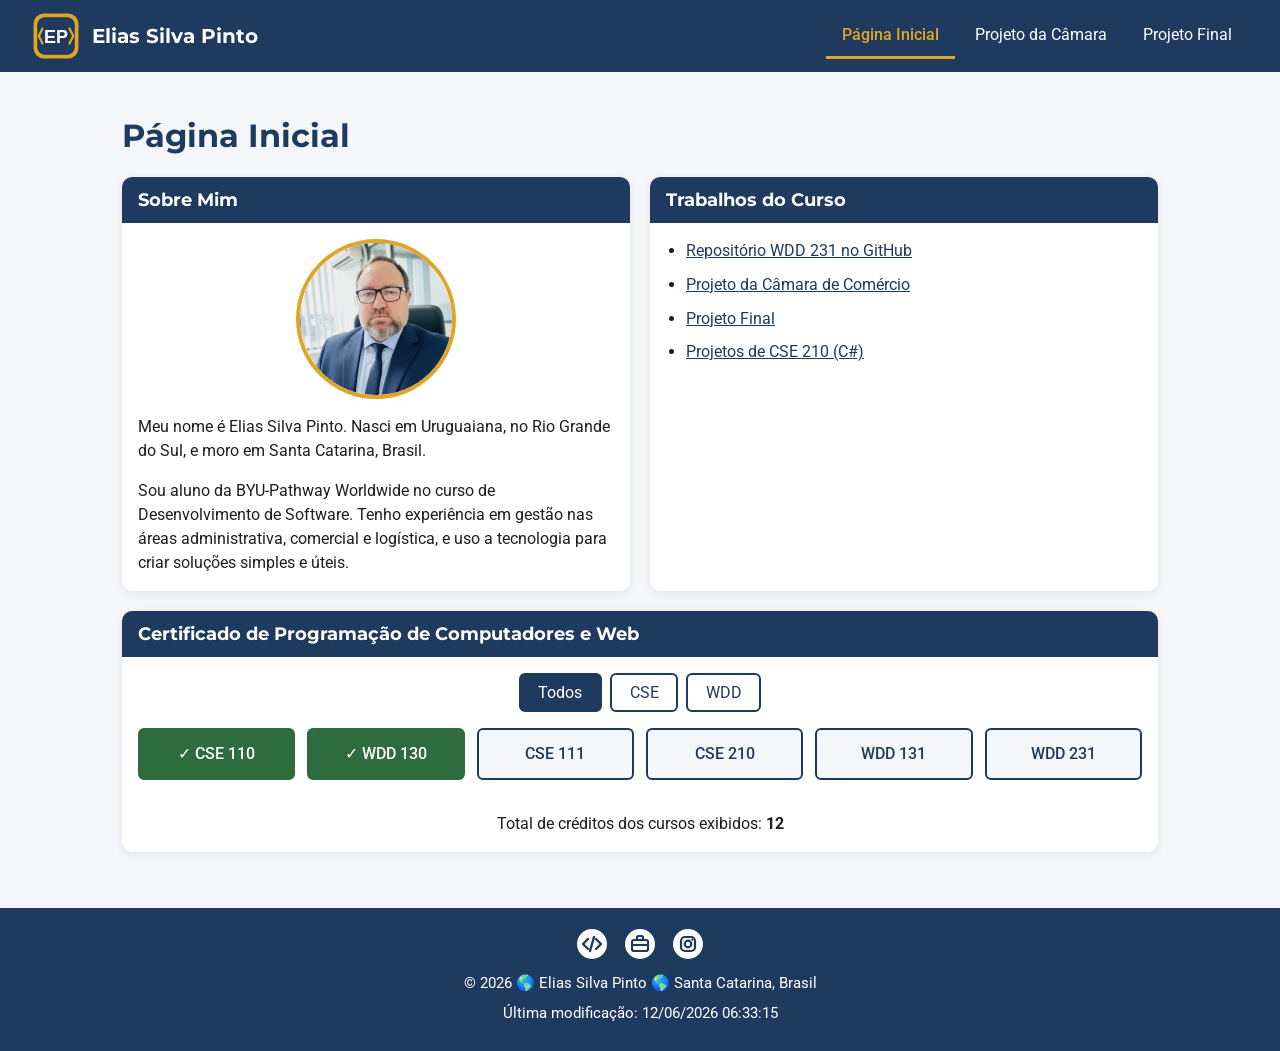
==== index.html @ 76e89925 "WDD 231: pagina inicial" ====
<!doctype html>
<html lang="pt-BR">
  <head>
    <meta charset="UTF-8">
    <meta name="viewport" content="width=device-width, initial-scale=1.0">
    <title>WDD 231 – Desenvolvimento Web Frontend I | Elias Silva Pinto</title>
    <meta name="description" content="Página inicial de Elias Silva Pinto no curso WDD 231 da BYU-Pathway: apresentação pessoal, trabalhos do curso e certificado de Programação de Computadores e Web.">
    <meta name="author" content="Elias Silva Pinto">

    <link rel="icon" href="imagens/logo.svg" type="image/svg+xml">

    <link rel="preconnect" href="https://fonts.googleapis.com">
    <link rel="preconnect" href="https://fonts.gstatic.com" crossorigin>
    <link href="https://fonts.googleapis.com/css2?family=Montserrat:wght@600;700&family=Roboto:wght@400;500&display=swap" rel="stylesheet">

    <link rel="stylesheet" href="estilos/telas-pequenas.css">
    <link rel="stylesheet" href="estilos/telas-grandes.css">

    <script src="scripts/navegacao.js" defer></script>
    <script src="scripts/data.js" defer></script>
    <script src="scripts/curso.js" defer></script>
  </head>

  <body>
    <header>
      <div class="marca">
        <img src="imagens/logo.svg" alt="Logotipo de Elias Silva Pinto" width="48" height="48">
        <span class="nome-site">Elias Silva Pinto</span>
      </div>

      <button id="menu" type="button" aria-label="Abrir menu de navegação" aria-expanded="false" aria-controls="navegacao">
        <span class="icone-menu" aria-hidden="true"></span>
      </button>

      <nav id="navegacao" aria-label="Navegação principal">
        <ul>
          <li><a href="index.html" class="ativo" aria-current="page">Página Inicial</a></li>
          <li><a href="camara/index.html">Projeto da Câmara</a></li>
          <li><a href="final/index.html">Projeto Final</a></li>
        </ul>
      </nav>
    </header>

    <main>
      <h1>Página Inicial</h1>

      <div class="grade">
        <section class="cartao sobre">
          <h2>Sobre Mim</h2>
          <img src="imagens/perfil.webp" alt="Foto de Elias Silva Pinto" width="300" height="300" class="foto">
          <p>Meu nome é Elias Silva Pinto. Nasci em Uruguaiana, no Rio Grande do Sul, e moro em Santa Catarina, Brasil.</p>
          <p>Sou aluno da BYU-Pathway Worldwide no curso de Desenvolvimento de Software. Tenho experiência em gestão nas áreas administrativa, comercial e logística, e uso a tecnologia para criar soluções simples e úteis.</p>
        </section>

        <section class="cartao trabalhos">
          <h2>Trabalhos do Curso</h2>
          <ul>
            <li><a href="https://github.com/esilvapinto/wdd231">Repositório WDD 231 no GitHub</a></li>
            <li><a href="camara/index.html">Projeto da Câmara de Comércio</a></li>
            <li><a href="final/index.html">Projeto Final</a></li>
            <li><a href="https://github.com/esilvapinto/cse210-projetos">Projetos de CSE 210 (C#)</a></li>
          </ul>
        </section>

        <section class="cartao certificado">
          <h2>Certificado de Programação de Computadores e Web</h2>

          <div class="filtros" role="group" aria-label="Filtrar cursos">
            <button type="button" class="filtro ativo" data-filtro="todos" aria-pressed="true">Todos</button>
            <button type="button" class="filtro" data-filtro="CSE" aria-pressed="false">CSE</button>
            <button type="button" class="filtro" data-filtro="WDD" aria-pressed="false">WDD</button>
          </div>

          <div id="cursos" class="cursos"></div>

          <p class="creditos">Total de créditos dos cursos exibidos: <strong id="totalCreditos">0</strong></p>
        </section>
      </div>
    </main>

    <footer>
      <div class="sociais">
        <a href="https://github.com/esilvapinto" aria-label="GitHub de Elias Silva Pinto">
          <img src="imagens/github.svg" alt="" width="32" height="32">
        </a>
        <a href="https://www.linkedin.com/in/epinto-executivo" aria-label="LinkedIn de Elias Silva Pinto">
          <img src="imagens/linkedin.svg" alt="" width="32" height="32">
        </a>
        <a href="https://www.instagram.com/" aria-label="Instagram de Elias Silva Pinto">
          <img src="imagens/instagram.svg" alt="" width="32" height="32">
        </a>
      </div>
      <p>&copy; <span id="anoAtual"></span> 🌎 Elias Silva Pinto 🌎 Santa Catarina, Brasil</p>
      <p id="ultimaModificacao"></p>
    </footer>
  </body>
</html>
---- estilos/telas-pequenas.css ----
/* ===== Variáveis ===== */
:root {
  --azul: #1f3a5f;
  --azul-escuro: #142740;
  --dourado: #e0a526;
  --claro: #f4f6f9;
  --texto: #1d1d1d;
  --branco: #ffffff;
  --concluido: #2e6b3f;
  --fonte-titulo: "Montserrat", Arial, sans-serif;
  --fonte-texto: "Roboto", Arial, sans-serif;
}

/* ===== Base ===== */
*,
*::before,
*::after {
  box-sizing: border-box;
}

body {
  margin: 0;
  font-family: var(--fonte-texto);
  color: var(--texto);
  background-color: var(--claro);
  line-height: 1.5;
}

img {
  max-width: 100%;
  height: auto;
  display: block;
}

h1,
h2 {
  font-family: var(--fonte-titulo);
  color: var(--azul);
  line-height: 1.2;
}

a {
  color: var(--azul);
}

/* ===== Cabeçalho ===== */
header {
  background-color: var(--azul);
  color: var(--branco);
  display: grid;
  grid-template-columns: 1fr auto;
  align-items: center;
  padding: 0.75rem 1rem;
}

.marca {
  display: flex;
  align-items: center;
  gap: 0.75rem;
}

.nome-site {
  font-family: var(--fonte-titulo);
  font-weight: 700;
  font-size: 1.25rem;
}

/* Botão hambúrguer */
#menu {
  background: none;
  border: 2px solid var(--dourado);
  border-radius: 6px;
  width: 44px;
  height: 44px;
  cursor: pointer;
  position: relative;
}

.icone-menu,
.icone-menu::before,
.icone-menu::after {
  position: absolute;
  left: 50%;
  width: 22px;
  height: 3px;
  margin-left: -11px;
  background-color: var(--branco);
  border-radius: 2px;
  transition: transform 0.25s, opacity 0.25s;
}

.icone-menu {
  top: 50%;
  margin-top: -1.5px;
}

.icone-menu::before,
.icone-menu::after {
  content: "";
  left: 0;
  margin-left: 0;
}

.icone-menu::before {
  top: -7px;
}

.icone-menu::after {
  top: 7px;
}

/* Hambúrguer vira "X" quando aberto */
#menu.aberto .icone-menu {
  background-color: transparent;
}

#menu.aberto .icone-menu::before {
  transform: translateY(7px) rotate(45deg);
}

#menu.aberto .icone-menu::after {
  transform: translateY(-7px) rotate(-45deg);
}

/* Navegação */
nav {
  grid-column: 1 / -1;
  display: none;
}

nav.aberto {
  display: block;
}

nav ul {
  list-style: none;
  margin: 0.75rem 0 0;
  padding: 0;
}

nav a {
  display: block;
  padding: 0.75rem 1rem;
  color: var(--branco);
  text-decoration: none;
  border-left: 4px solid transparent;
}

nav a:hover,
nav a:focus-visible {
  background-color: var(--azul-escuro);
  border-left-color: var(--dourado);
}

/* Orientação do usuário (página atual) */
nav a.ativo {
  color: var(--dourado);
  font-weight: 500;
  border-left-color: var(--dourado);
}

/* ===== Conteúdo principal ===== */
main {
  max-width: 1100px;
  margin: 0 auto;
  padding: 1rem;
}

.grade {
  display: grid;
  gap: 1.25rem;
}

.cartao {
  background-color: var(--branco);
  border-radius: 10px;
  box-shadow: 0 2px 8px rgba(0, 0, 0, 0.08);
  overflow: hidden;
}

.cartao h2 {
  margin: 0;
  padding: 0.75rem 1rem;
  font-size: 1.15rem;
  color: var(--branco);
  background-color: var(--azul);
}

.cartao > p,
.cartao > ul {
  margin: 1rem;
}

.foto {
  width: 160px;
  margin: 1rem auto 0;
  border-radius: 50%;
  border: 4px solid var(--dourado);
}

.trabalhos ul {
  padding-left: 1.25rem;
}

.trabalhos li {
  margin-bottom: 0.6rem;
}

/* ===== Certificado / cursos ===== */
.filtros {
  display: flex;
  gap: 0.5rem;
  justify-content: center;
  padding: 1rem 1rem 0;
}

.filtro {
  font-family: var(--fonte-texto);
  font-size: 1rem;
  padding: 0.5rem 1.1rem;
  border: 2px solid var(--azul);
  border-radius: 6px;
  background-color: var(--branco);
  color: var(--azul);
  cursor: pointer;
}

.filtro:hover,
.filtro:focus-visible {
  background-color: var(--claro);
}

.filtro.ativo {
  background-color: var(--azul);
  color: var(--branco);
}

.cursos {
  display: grid;
  grid-template-columns: repeat(2, 1fr);
  gap: 0.75rem;
  padding: 1rem;
}

.curso {
  margin: 0;
  padding: 0.75rem 0.5rem;
  border-radius: 6px;
  text-align: center;
  font-weight: 500;
  background-color: var(--claro);
  color: var(--azul);
  border: 2px solid var(--azul);
}

.curso.concluido {
  background-color: var(--concluido);
  border-color: var(--concluido);
  color: var(--branco);
}

.curso.concluido::before {
  content: "✓ ";
}

.creditos {
  text-align: center;
  margin: 0 1rem 1rem;
}

/* ===== Rodapé ===== */
footer {
  background-color: var(--azul);
  color: var(--branco);
  text-align: center;
  padding: 1.25rem 1rem;
  margin-top: 2rem;
}

footer p {
  margin: 0.4rem 0;
  font-size: 0.95rem;
}

.sociais {
  display: flex;
  justify-content: center;
  gap: 1rem;
  margin-bottom: 0.75rem;
}

.sociais a {
  display: inline-block;
  border-radius: 50%;
  transition: transform 0.2s;
}

.sociais a:hover,
.sociais a:focus-visible {
  transform: scale(1.1);
}
---- estilos/telas-grandes.css ----
@media (min-width: 48rem) {
  /* Cabeçalho: marca à esquerda, menu horizontal à direita */
  header {
    grid-template-columns: auto 1fr;
    padding: 0.75rem 2rem;
  }

  #menu {
    display: none;
  }

  nav,
  nav.aberto {
    grid-column: auto;
    display: block;
    justify-self: end;
  }

  nav ul {
    display: flex;
    margin: 0;
    gap: 0.25rem;
  }

  nav a {
    border-left: none;
    border-bottom: 3px solid transparent;
    padding: 0.6rem 1rem;
  }

  nav a:hover,
  nav a:focus-visible {
    border-bottom-color: var(--dourado);
  }

  nav a.ativo {
    border-bottom-color: var(--dourado);
  }

  main {
    padding: 1.5rem 2rem;
  }

  /* Duas colunas: Sobre Mim + Trabalhos; Certificado ocupa a largura toda */
  .grade {
    grid-template-columns: 1fr 1fr;
  }

  .certificado {
    grid-column: 1 / -1;
  }

  .cursos {
    grid-template-columns: repeat(3, 1fr);
  }
}

@media (min-width: 64rem) {
  .cursos {
    grid-template-columns: repeat(6, 1fr);
  }
}
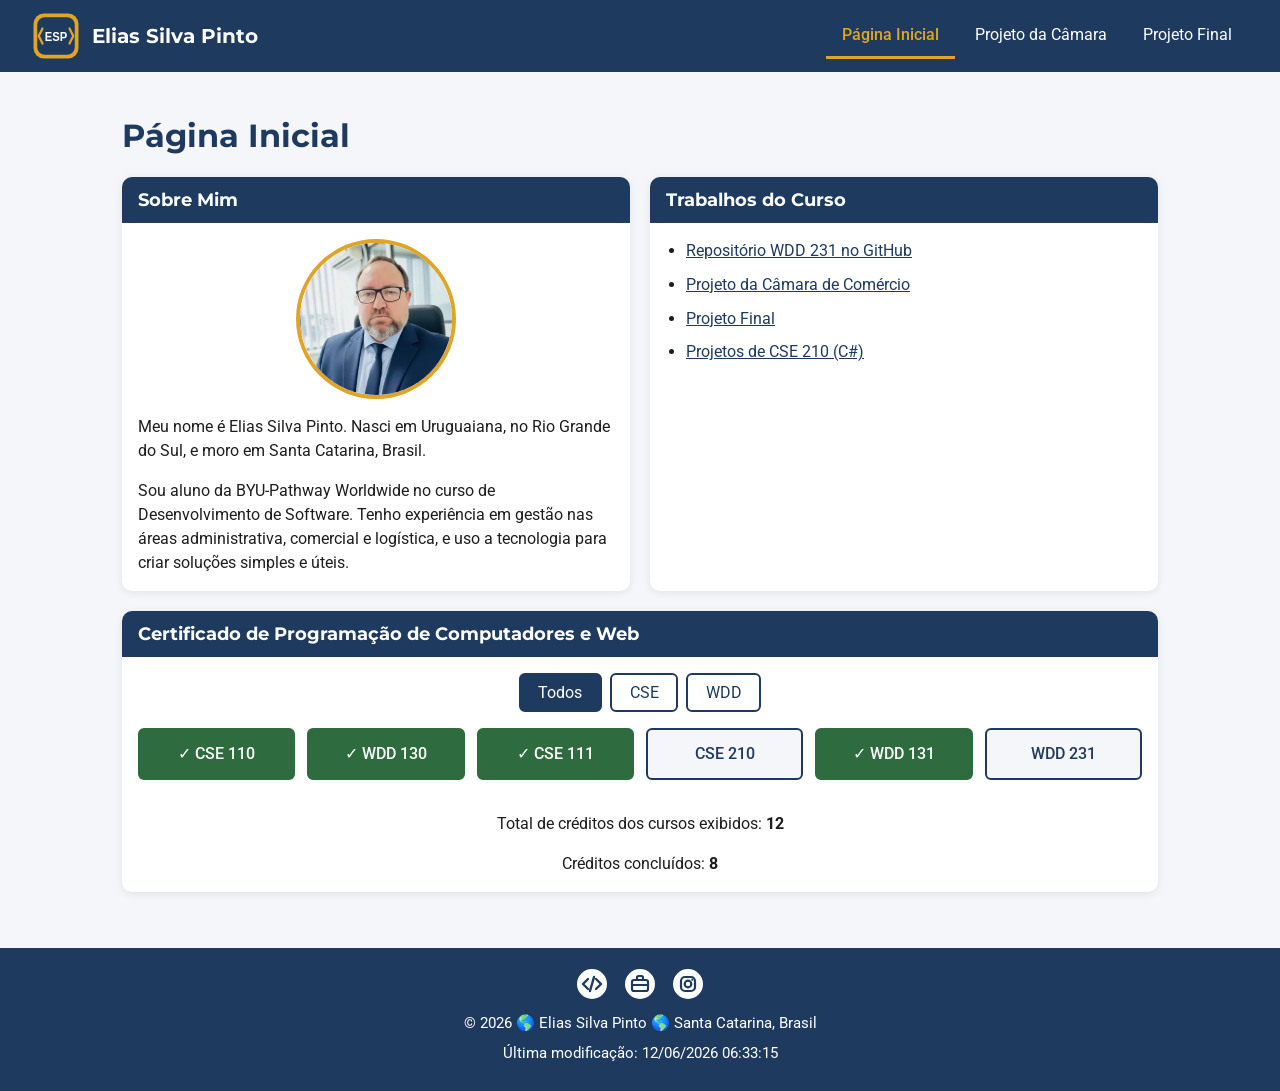
==== commit 8fc3ece4: "Adiciona favicon, atualiza logo e créditos concluídos" ====
--- a/index.html
+++ b/index.html
@@ -4,10 +4,10 @@
     <meta charset="UTF-8">
     <meta name="viewport" content="width=device-width, initial-scale=1.0">
     <title>WDD 231 – Desenvolvimento Web Frontend I | Elias Silva Pinto</title>
-    <meta name="description" content="Página inicial de Elias Silva Pinto no curso WDD 231 da BYU-Pathway: apresentação pessoal, trabalhos do curso e certificado de Programação de Computadores e Web.">
+    <meta name="description" content="Página inicial de Elias Silva Pinto no WDD 231: apresentação pessoal, trabalhos do curso e certificado de Programação de Computadores e Web.">
     <meta name="author" content="Elias Silva Pinto">
 
-    <link rel="icon" href="imagens/logo.svg" type="image/svg+xml">
+    <link rel="icon" href="favicon.ico">
 
     <link rel="preconnect" href="https://fonts.googleapis.com">
     <link rel="preconnect" href="https://fonts.gstatic.com" crossorigin>
@@ -74,6 +74,7 @@
           <div id="cursos" class="cursos"></div>
 
           <p class="creditos">Total de créditos dos cursos exibidos: <strong id="totalCreditos">0</strong></p>
+          <p class="creditos">Créditos concluídos: <strong id="creditosConcluidos">0</strong></p>
         </section>
       </div>
     </main>
